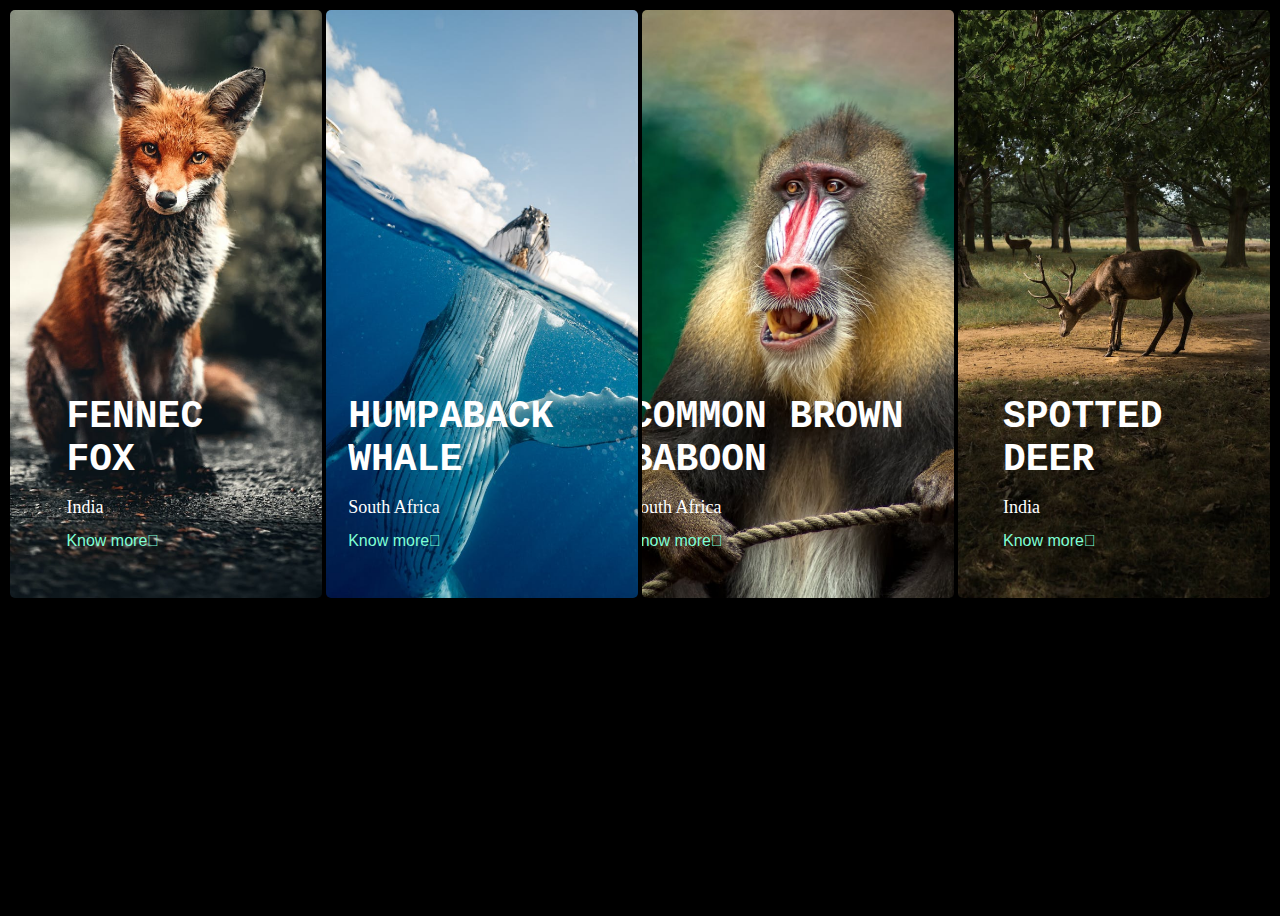
==== index.html @ 329bd126 "First commit, Project half done" ====
<!DOCTYPE html>
<html lang="en">
<head>
    <meta charset="UTF-8">
    <meta name="viewport" content="width=device-width, initial-scale=1.0">
    <title>Image Gallery</title>

    <link rel="stylesheet" type=text/css href="css/style.css">
    <link rel="stylesheet" href="https://cdnjs.cloudflare.com/ajax/libs/font-awesome/6.0.0-beta3/css/all.min.css">
</head>
    <script src="js/main.js"></script>
</head>
<body>
    
    <div class="container">
            <div class="picture">
                <img src="img/1.png">
                 <div class="text-overlay">
                    <span>Fennec <br>Fox</span>
                        <p>India</p>
                        <p class="more">Know more</p>
                    </div>
            </div>
            <div class="picture">

                <img src="img/2.png">
                <div class="text-overlay">
                        <span>Humpaback <br>Whale</span>
                            <p>South Africa</p>
                            <p class="more">Know more</p>
                </div>
            </div>
            <div class="picture">

                <img src="img/3.png">
                <div class="text-overlay">
                        <span>Common Brown <br>Baboon</span>
                            <p>South Africa</p>
                            <p class="more">Know more</p>
                            </div>
            </div>
            <div class="picture">
                <img src="img/4.png">
                <div class="text-overlay">
                        <span>Spotted <br>Deer</span>
                            <p>India</p>
                            <p class="more">Know more</p>
                </div>
        </div>
    </div>
</body>
</html>
---- css/style.css ----
@keyframes slideDown{
    from{
        bottom: -20%;
    }
    to{
        bottom:0%;
    }
}
@keyframes slideUp{
    from{
        bottom:0%;
    }
    to{
  bottom:-20%;
    }
}

@keyframes fadeIn{
    from{
        opacity:0;
    }
    to{
  opacity:1;
    }
}
@keyframes fadeOut{
    from{
        opacity:1;
    }
    to{
  opacity:0;
    }
}
@media (max-width:1200px){
    .text-overlay{
        display: none;
        transition: filter 0.3s ease, transform 0.3s ease, opacity 0.3s ease;
    }
}
body{
    color:white;
    background-color: black;
   height: 100vh;
   justify-content: center;
   align-items: center;
   overflow: hidden;
}
.container{
display: flex;
gap: 0px;
flex-wrap: wrap;

}
.picture{
    flex: 1 1 calc(25% - 20px);
    margin: 2px;
    box-sizing: border-box;
    width:100%;
    position: relative;
    place-content: center;
    overflow:hidden;

    
}
.picture img{
    display: block;
    width:100%;
    object-fit: cover;
    height: 588px;;
    display: block;
    border-radius: 5px;
    transition: filter 0.3s ease, transform 0.3s ease;
    

}
.picture:hover .text-overlay{
    position: absolute;
    top: 80%;
    left: 40%;
    transform:translate(-50%,-50%);
    color: white;
    animation: slideUp 0.4s forwards;

}

.hover-effect{
    filter: grayscale(85%) blur(5px);
    transform: scale(1.05);
    transition: filter 0.3s ease, transform 0.3s ease;
}
.text-hover{
    position: absolute;
    top: 80%;
    left: 40%;
    transform:translate(-50%,-50%);
    color: white;
    animation: slideUp 0.4s forwards;
    
}
.picture span{
font-family: monospace;
white-space: nowrap;
font-size: 38px;
font-weight: 700;
text-transform: uppercase;
text-align: left;
}
.picture p{
    font-family: 'Lucida Sans Unicode';
    font-size: 18px;
    font-weight: 400;
    line-height: 16.02px;
    text-align: left;
    
}

.text-overlay{
    position: absolute;
    top: 80%;
    left: 40%;
    transform:translate(-50%,-50%);
    color: white;
    animation: slideDown 0.4s forwards;
   }
   .hidden{
    display: none;
   }
.text-overlay .more{

    font-family:Arial, Helvetica, sans-serif;
font-size: 16px;
color:aquamarine;
opacity: 1;
animation: slideDown 0.4s forwards, fadeOut 0.3s forwards;
transition: filter 0.3s ease, transform 0.3s ease, opacity 0.3s ease;
}
.text-overlay .more::after{
    content: '\f063';
    transform: rotate(180deg);

}
.picture:hover .more{
    animation: slideUp 0.7s forwards;
    transition: filter 0.4s ease, transform 0.4s ease, opacity 0.4s ease;
}
.text-overlay:hover .more{
    display:inline;
    animation: slideUp 0.4s forwards, fadeIn 0.3s forwards;
    transition: filter 0.3s ease, transform 0.3s ease, opacity 0.3s ease;
}
.picture:hover .more{
    display:inline;
    animation: slideUp 0.4s forwards, fadeIn 0.3s forwards;
    transition: filter 0.3s ease, transform 0.3s ease, opacity 0.3s ease;
}
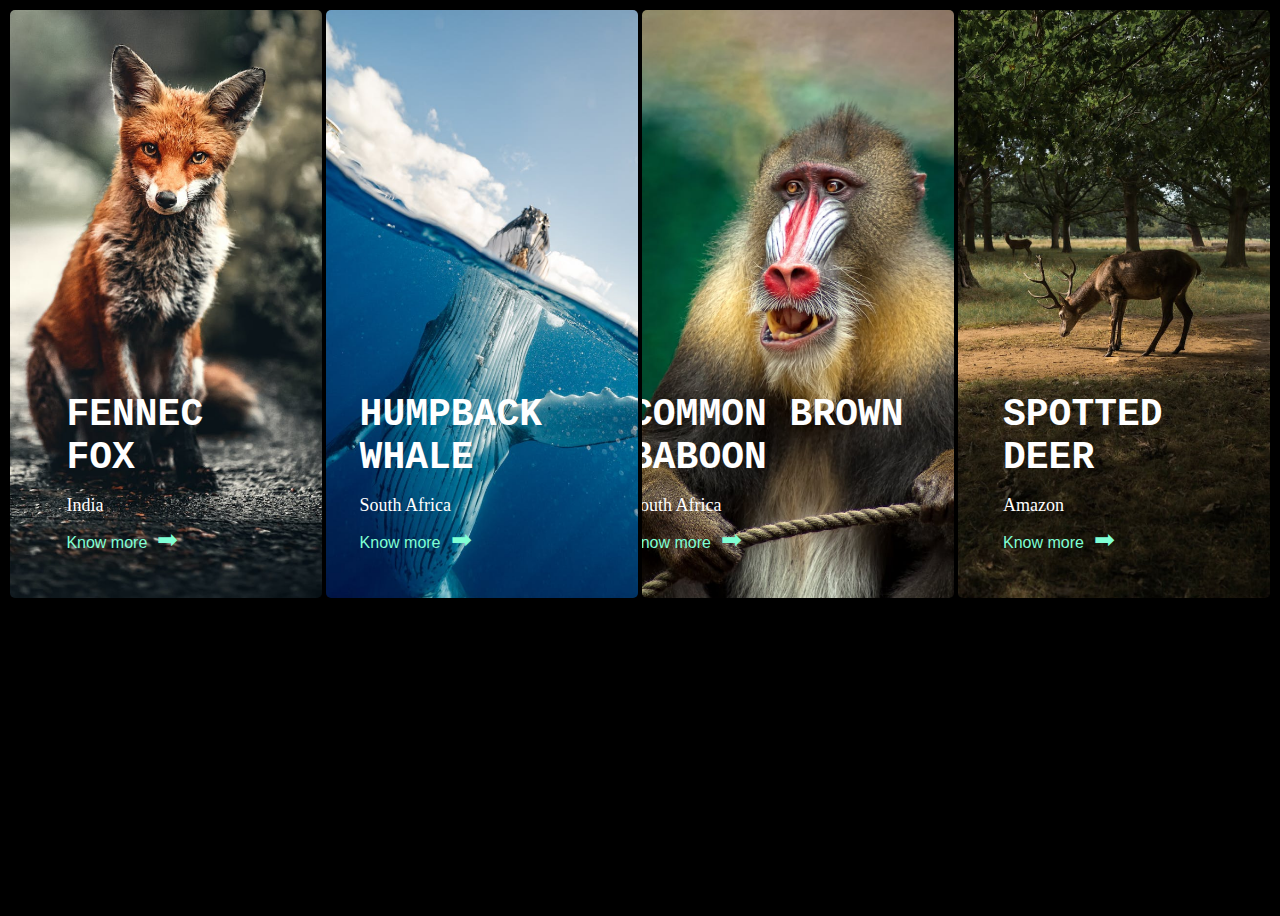
==== commit 41ae4dee: "Some changes including font" ====
--- a/index.html
+++ b/index.html
@@ -16,7 +16,7 @@
             <div class="picture">
                 <img src="img/1.png">
                  <div class="text-overlay">
-                    <span>Fennec <br>Fox</span>
+                    <span>Fennec<br>Fox</span>
                         <p>India</p>
                         <p class="more">Know more</p>
                     </div>
@@ -25,7 +25,7 @@
 
                 <img src="img/2.png">
                 <div class="text-overlay">
-                        <span>Humpaback <br>Whale</span>
+                        <span>Humpback<br>Whale</span>
                             <p>South Africa</p>
                             <p class="more">Know more</p>
                 </div>
@@ -34,7 +34,7 @@
 
                 <img src="img/3.png">
                 <div class="text-overlay">
-                        <span>Common Brown <br>Baboon</span>
+                        <span>Common Brown<br>Baboon</span>
                             <p>South Africa</p>
                             <p class="more">Know more</p>
                             </div>
@@ -43,7 +43,7 @@
                 <img src="img/4.png">
                 <div class="text-overlay">
                         <span>Spotted <br>Deer</span>
-                            <p>India</p>
+                            <p>Amazon</p>
                             <p class="more">Know more</p>
                 </div>
         </div>
--- a/css/style.css
+++ b/css/style.css
@@ -31,11 +31,15 @@
   opacity:0;
     }
 }
-@media (max-width:1200px){
+@media (max-width:780px){
     .text-overlay{
         display: none;
         transition: filter 0.3s ease, transform 0.3s ease, opacity 0.3s ease;
     }
+}
+@font-face {
+    font-family: 'DinCondensed';
+    src: url('fonts/DinCondensed.ttf');
 }
 body{
     color:white;
@@ -98,15 +102,15 @@
     
 }
 .picture span{
-font-family: monospace;
+font-family: 'DinCondensed', monospace;
 white-space: nowrap;
-font-size: 38px;
+font-size: 2.375rem;
 font-weight: 700;
 text-transform: uppercase;
 text-align: left;
 }
 .picture p{
-    font-family: 'Lucida Sans Unicode';
+    font-family: 'Poppins';
     font-size: 18px;
     font-weight: 400;
     line-height: 16.02px;
@@ -120,6 +124,7 @@
     left: 40%;
     transform:translate(-50%,-50%);
     color: white;
+    transition: filter 0.3s ease, transform 0.3s ease, opacity 0.3s ease;
     animation: slideDown 0.4s forwards;
    }
    .hidden{
@@ -135,8 +140,12 @@
 transition: filter 0.3s ease, transform 0.3s ease, opacity 0.3s ease;
 }
 .text-overlay .more::after{
-    content: '\f063';
-    transform: rotate(180deg);
+    content: '➡';
+    font-size:25px;
+    font-weight: 700px;
+    margin-left: 10px;
+    transition: transform 0.3 ease;
+
 
 }
 .picture:hover .more{
